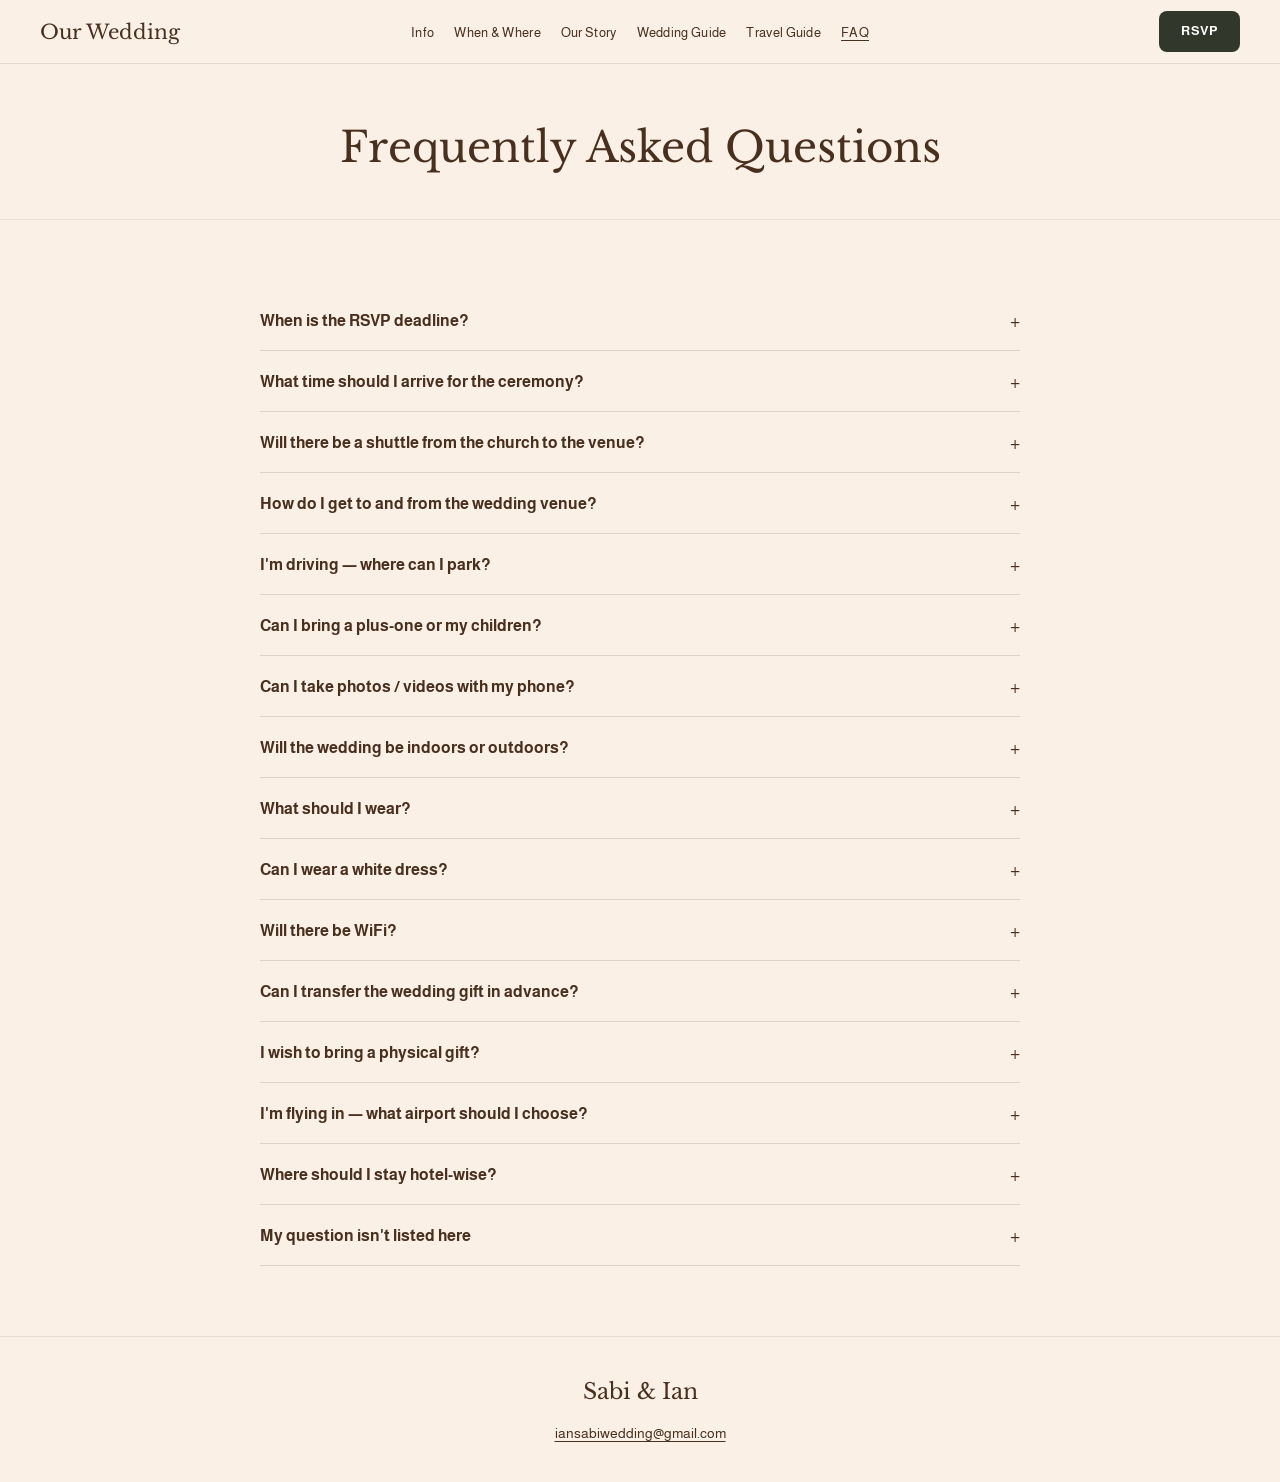
==== faq.html @ 33bb3bea "Add files via upload" ====
<!DOCTYPE html>
<html lang="en">
<head>
  <meta charset="UTF-8" />
  <meta name="viewport" content="width=device-width, initial-scale=1.0" />
  <title>FAQ — Our Wedding</title>
  <link rel="stylesheet" href="style.css" />
</head>
<body>

  <!-- NAVIGATION -->
  <header>
    <nav class="nav-title">
      <a href="index.html">Our Wedding</a>
    </nav>
    <ul class="nav-links" id="navLinks">
      <li><a href="index.html">Info</a></li>
      <li><a href="when-where.html">When &amp; Where</a></li>
      <li><a href="our-story.html">Our Story</a></li>
      <li><a href="guide.html">Wedding Guide</a></li>
      <li><a href="travel-guide.html">Travel Guide</a></li>
      <li><a href="faq.html" class="active">FAQ</a></li>
    </ul>
    <div class="nav-right">
      <button class="mobile-menu-toggle" onclick="toggleNav()" aria-label="Menu">☰</button>
      <a href="rsvp.html" class="btn-rsvp">RSVP</a>
    </div>
  </header>

  <!-- BANNER -->
  <div class="page-banner">
    <h1>Frequently Asked Questions</h1>
  </div>

  <!-- FAQ CONTENT -->
  <section class="section-cream">
    <div class="container">
      <div class="faq-container">

        <div class="faq-item">
          <button class="faq-question" onclick="toggleFaq(this)">
            When is the RSVP deadline?
            <span class="faq-icon">+</span>
          </button>
          <div class="faq-answer">
            <p>Kindly RSVP by <strong>5th August 2026</strong>. You can submit your RSVP via the <a href="rsvp.html">RSVP page</a>.</p>
          </div>
        </div>

        <div class="faq-item">
          <button class="faq-question" onclick="toggleFaq(this)">
            What time should I arrive for the ceremony?
            <span class="faq-icon">+</span>
          </button>
          <div class="faq-answer">
            <p>The wedding ceremony will start at <strong>13:00</strong>, and the reception at <strong>15:00</strong>. Please arrive a few minutes early so you can find a seat before the ceremony begins.</p>
          </div>
        </div>

        <div class="faq-item">
          <button class="faq-question" onclick="toggleFaq(this)">
            Will there be a shuttle from the church to the venue?
            <span class="faq-icon">+</span>
          </button>
          <div class="faq-answer">
            <p>No — it's a short <strong>14-minute walk</strong> between the church and the reception venue, so no shuttle is needed.</p>
          </div>
        </div>

        <div class="faq-item">
          <button class="faq-question" onclick="toggleFaq(this)">
            How do I get to and from the wedding venue?
            <span class="faq-icon">+</span>
          </button>
          <div class="faq-answer">
            <p>We recommend using <strong>Uber</strong> or <strong>Bolt</strong> to get to the venue. In the evening there will be a <strong>shuttle bus</strong> from the reception venue back to the city centre.</p>
          </div>
        </div>

        <div class="faq-item">
          <button class="faq-question" onclick="toggleFaq(this)">
            I'm driving — where can I park?
            <span class="faq-icon">+</span>
          </button>
          <div class="faq-answer">
            <p>There is <strong>street parking</strong> available near both the church and the wedding venue.</p>
          </div>
        </div>

        <div class="faq-item">
          <button class="faq-question" onclick="toggleFaq(this)">
            Can I bring a plus-one or my children?
            <span class="faq-icon">+</span>
          </button>
          <div class="faq-answer">
            <p>As much as we believe in the idea of the more the merrier, unfortunately the venue only allows us a certain number of people. Therefore we ask that you only bring a plus-one if you've been dating for at least <strong>1 year</strong>.</p>
            <p>In regards to children, we have a <strong>strict no kids under the age of 10</strong> policy. RSVP can be done via the <a href="rsvp.html">RSVP page</a>.</p>
          </div>
        </div>

        <div class="faq-item">
          <button class="faq-question" onclick="toggleFaq(this)">
            Can I take photos / videos with my phone?
            <span class="faq-icon">+</span>
          </button>
          <div class="faq-answer">
            <p>Of course you can! We will be sending around a <strong>Google Photos Album</strong> for people to share photos with us after the wedding.</p>
          </div>
        </div>

        <div class="faq-item">
          <button class="faq-question" onclick="toggleFaq(this)">
            Will the wedding be indoors or outdoors?
            <span class="faq-icon">+</span>
          </button>
          <div class="faq-answer">
            <p>Both the ceremony and the reception will be <strong>indoors</strong>. The reception does have a garden space though, where you can take a breath of fresh air or have a smoke.</p>
          </div>
        </div>

        <div class="faq-item">
          <button class="faq-question" onclick="toggleFaq(this)">
            What should I wear?
            <span class="faq-icon">+</span>
          </button>
          <div class="faq-answer">
            <p>Romanians dress to impress, so think "the snazzier the better". That being said, we want our guests to feel comfortable, so go as fancy as you like 🙂</p>
            <p>PS. Make sure you have some comfy shoes with you — there is a lot of dancing involved!</p>
          </div>
        </div>

        <div class="faq-item">
          <button class="faq-question" onclick="toggleFaq(this)">
            Can I wear a white dress?
            <span class="faq-icon">+</span>
          </button>
          <div class="faq-answer">
            <p>While we love everyone's individual style, we kindly ask that guests avoid wearing white so everyone can relax and fully enjoy the celebration.</p>
          </div>
        </div>

        <div class="faq-item">
          <button class="faq-question" onclick="toggleFaq(this)">
            Will there be WiFi?
            <span class="faq-icon">+</span>
          </button>
          <div class="faq-answer">
            <p>Yes, absolutely!</p>
          </div>
        </div>

        <div class="faq-item">
          <button class="faq-question" onclick="toggleFaq(this)">
            Can I transfer the wedding gift in advance?
            <span class="faq-icon">+</span>
          </button>
          <div class="faq-answer">
            <p>Most guests share cash in an envelope on the day, but if you wish to transfer in advance, please use these details:</p>
            <p style="margin-top:12px; font-family:'Libre Baskerville', serif; line-height:2;">
              <strong>Name:</strong> Sabina Barbu<br/>
              <strong>Sort Code:</strong> 20-79-29<br/>
              <strong>Account Number:</strong> 40393851<br/>
              <strong>IBAN:</strong> GB10BUKB20792940393851<br/>
              <strong>SWIFT/BIC:</strong> BUKBGB22<br/>
              <strong>Reference:</strong> Your Name
            </p>
          </div>
        </div>

        <div class="faq-item">
          <button class="faq-question" onclick="toggleFaq(this)">
            I wish to bring a physical gift?
            <span class="faq-icon">+</span>
          </button>
          <div class="faq-answer">
            <p>That's very kind of you! However, we would prefer the Romanian traditional way of a monetary gift. You can find out more about this on our <a href="guide.html">Wedding Guide</a> page.</p>
          </div>
        </div>

        <div class="faq-item">
          <button class="faq-question" onclick="toggleFaq(this)">
            I'm flying in — what airport should I choose?
            <span class="faq-icon">+</span>
          </button>
          <div class="faq-answer">
            <p>There are two main options:</p>
            <p><strong>1. Brașov-Ghimbav International Airport (GHV)</strong> — Our recommended choice. Located approximately 20 minutes from both the city centre and the wedding venue.</p>
            <p><strong>2. Bucharest Henri Coandă International Airport (OTP)</strong> — Located outside of Bucharest, approximately 2.5 hours' drive from Brașov. More information can be found on our <a href="travel-guide.html">Travel Guide</a>.</p>
          </div>
        </div>

        <div class="faq-item">
          <button class="faq-question" onclick="toggleFaq(this)">
            Where should I stay hotel-wise?
            <span class="faq-icon">+</span>
          </button>
          <div class="faq-answer">
            <p>There are a few hotels we recommend. You can find the full list on our <a href="travel-guide.html#hotels">Travel Guide</a> page.</p>
          </div>
        </div>

        <div class="faq-item">
          <button class="faq-question" onclick="toggleFaq(this)">
            My question isn't listed here
            <span class="faq-icon">+</span>
          </button>
          <div class="faq-answer">
            <p>If your question isn't listed or you are unsure about anything, you can either send us an email at <a href="mailto:ianandsabiwedding@gmail.com">ianandsabiwedding@gmail.com</a> or message one of us directly.</p>
          </div>
        </div>

      </div>
    </div>
  </section>

  <!-- FOOTER -->
  <footer>
    <p class="footer-name">Sabi &amp; Ian</p>
    <a href="mailto:iansabiwedding@gmail.com">iansabiwedding@gmail.com</a>
  </footer>

  <script>
    function toggleNav() {
      document.getElementById('navLinks').classList.toggle('open');
    }
    function toggleFaq(btn) {
      const item = btn.closest('.faq-item');
      item.classList.toggle('open');
    }
  </script>
</body>
</html>
---- style.css ----
@import url('https://fonts.googleapis.com/css2?family=Libre+Baskerville:ital,wght@0,400;0,700;1,400&family=Almarai:wght@300;400;700&display=swap');

/* =============================
   CSS Variables
   ============================= */
:root {
  --cream: #faf0e6;
  --cream-alt: #f9efe5;
  --sage: #b4b894;
  --dark-brown: #492f1d;
  --dark-green: #31372a;
  --sage-dark: #262b1f;
  --max-width: 1100px;
}

/* =============================
   Reset & Base
   ============================= */
*, *::before, *::after {
  box-sizing: border-box;
  margin: 0;
  padding: 0;
}

html { scroll-behavior: smooth; }

body {
  font-family: 'Almarai', sans-serif;
  background-color: var(--cream);
  color: var(--dark-brown);
  font-size: 16px;
  line-height: 1.7;
}

a { color: var(--dark-brown); }

img { max-width: 100%; display: block; }

/* =============================
   Navigation
   ============================= */
header {
  position: sticky;
  top: 0;
  z-index: 200;
  background-color: var(--cream);
  border-bottom: 1px solid rgba(73, 47, 29, 0.12);
  padding: 0 40px;
  height: 64px;
  display: grid;
  grid-template-columns: 1fr auto 1fr;
  align-items: center;
}

.nav-links {
  display: flex;
  gap: 20px;
  align-items: center;
  list-style: none;
}

.nav-links a {
  text-decoration: none;
  color: var(--dark-brown);
  font-size: 13px;
  font-weight: 400;
  letter-spacing: 0.3px;
  transition: opacity 0.2s;
  white-space: nowrap;
}

.nav-links a:hover,
.nav-links a.active {
  text-decoration: underline;
  text-underline-offset: 3px;
}

.nav-title a {
  text-decoration: none;
  color: var(--dark-brown);
  font-family: 'Libre Baskerville', serif;
  font-size: 20px;
  font-weight: 400;
  white-space: nowrap;
}

.nav-right {
  display: flex;
  justify-content: flex-end;
  align-items: center;
}

.btn-rsvp {
  background-color: var(--dark-green);
  color: #fff !important;
  padding: 9px 22px;
  border-radius: 8px;
  text-decoration: none !important;
  font-size: 13px;
  letter-spacing: 0.5px;
  font-weight: 700;
  transition: opacity 0.2s;
}

.btn-rsvp:hover { opacity: 0.85; }

/* Mobile nav */
.mobile-menu-toggle {
  display: none;
  background: none;
  border: none;
  cursor: pointer;
  font-size: 22px;
  color: var(--dark-brown);
  padding: 4px;
}

/* =============================
   Page Title Banner
   ============================= */
.page-banner {
  background-color: var(--cream);
  text-align: center;
  padding: 48px 24px 36px;
  border-bottom: 1px solid rgba(73, 47, 29, 0.08);
}

.page-banner h1 {
  font-family: 'Libre Baskerville', serif;
  font-size: 42px;
  font-weight: 400;
  color: var(--dark-brown);
}

/* =============================
   Hero (Homepage)
   ============================= */
.hero {
  background-color: var(--cream);
  text-align: center;
  padding: 100px 24px 80px;
  min-height: 75vh;
  display: flex;
  flex-direction: column;
  align-items: center;
  justify-content: center;
}

.hero-date {
  font-family: 'Almarai', sans-serif;
  font-size: 15px;
  letter-spacing: 3px;
  color: var(--dark-brown);
  margin-bottom: 20px;
  display: flex;
  align-items: center;
  gap: 12px;
}

.hero-date::before,
.hero-date::after {
  content: '—';
  opacity: 0.6;
}

.hero-title {
  font-family: 'Libre Baskerville', serif;
  font-size: clamp(54px, 8vw, 90px);
  color: var(--dark-brown);
  margin-bottom: 18px;
  font-weight: 400;
  line-height: 1.1;
}

.hero-subtitle {
  font-family: 'Libre Baskerville', serif;
  font-size: clamp(18px, 2.5vw, 24px);
  color: var(--dark-brown);
}

/* =============================
   Full-width image
   ============================= */
.img-fullwidth {
  width: 100%;
  max-height: 420px;
  object-fit: cover;
  display: block;
}

/* =============================
   Section colours
   ============================= */
.section-cream {
  background-color: var(--cream);
  padding: 70px 24px;
}

.section-sage {
  background-color: var(--sage);
  padding: 70px 24px;
  color: var(--sage-dark);
}

.section-sage h2,
.section-sage h3,
.section-sage .section-label { color: var(--sage-dark); }

.section-sage a { color: var(--sage-dark); }

/* =============================
   Container
   ============================= */
.container {
  max-width: var(--max-width);
  margin: 0 auto;
}

/* =============================
   Two-column layout
   ============================= */
.two-col {
  display: grid;
  grid-template-columns: 1fr 1fr;
  gap: 64px;
  align-items: center;
}

.two-col.reverse { direction: rtl; }
.two-col.reverse > * { direction: ltr; }

/* =============================
   Circular image
   ============================= */
.img-circle {
  width: 100%;
  max-width: 420px;
  aspect-ratio: 1;
  border-radius: 50%;
  object-fit: cover;
  margin: 0 auto;
}

/* =============================
   Typography helpers
   ============================= */
h2 {
  font-family: 'Libre Baskerville', serif;
  font-size: clamp(28px, 3.5vw, 40px);
  font-weight: 400;
  line-height: 1.2;
  margin-bottom: 20px;
}

h3 {
  font-family: 'Libre Baskerville', serif;
  font-size: clamp(20px, 2.5vw, 26px);
  font-weight: 400;
  font-style: italic;
  line-height: 1.3;
  margin-bottom: 12px;
}

h4 {
  font-family: 'Libre Baskerville', serif;
  font-size: 18px;
  font-weight: 700;
  margin-bottom: 8px;
}

p { margin-bottom: 14px; }
p:last-child { margin-bottom: 0; }

.text-italic {
  font-family: 'Libre Baskerville', serif;
  font-style: italic;
}

.text-center { text-align: center; }

.section-label {
  font-family: 'Libre Baskerville', serif;
  font-size: clamp(30px, 4vw, 46px);
  font-weight: 400;
  color: var(--dark-brown);
  text-align: center;
  margin-bottom: 48px;
}

/* =============================
   When & Where grid (homepage)
   ============================= */
.www-grid {
  display: grid;
  grid-template-columns: 1fr 1fr 1fr;
  gap: 40px;
  text-align: center;
  max-width: 900px;
  margin: 0 auto;
}

.www-grid .col-when { grid-column: 1; }
.www-grid .col-church { grid-column: 2; }
.www-grid .col-reception { grid-column: 3; }

.www-grid h3 { margin-bottom: 10px; }

.maps-link {
  display: inline-block;
  margin-top: 10px;
  font-size: 13px;
  text-decoration: underline;
  text-underline-offset: 3px;
}

/* =============================
   CTA section
   ============================= */
.cta-section {
  text-align: center;
}

.cta-section h2 {
  font-size: clamp(24px, 3vw, 36px);
  margin-bottom: 24px;
}

.btn-large {
  display: inline-block;
  background-color: var(--dark-green);
  color: #fff;
  padding: 15px 64px;
  border-radius: 8px;
  text-decoration: none;
  font-size: 14px;
  letter-spacing: 2px;
  font-weight: 700;
  transition: opacity 0.2s;
}

.btn-large:hover { opacity: 0.85; color: #fff; }

/* =============================
   Info block (homepage sections)
   ============================= */
.info-block {
  max-width: 700px;
  margin: 0 auto;
  text-align: center;
}

.info-block h2 { margin-bottom: 16px; }

/* =============================
   When & Where page
   ============================= */
.when-where-content {
  max-width: 680px;
}

.when-where-content h2 {
  font-size: clamp(32px, 4vw, 48px);
  margin-bottom: 8px;
}

.when-where-content h3 {
  font-size: 22px;
  margin-top: 28px;
  margin-bottom: 8px;
}

.venue-card {
  padding: 32px;
  background: rgba(255,255,255,0.35);
  border-radius: 12px;
  margin-bottom: 24px;
}

.venue-card h3 { margin-top: 0; margin-bottom: 10px; }

/* =============================
   Our Story page - About Us
   ============================= */
.bio-col h3 {
  font-size: 20px;
  font-style: normal;
  font-weight: 700;
  margin-bottom: 12px;
  font-family: 'Libre Baskerville', serif;
}

/* Timeline */
.timeline {
  position: relative;
  max-width: var(--max-width);
  margin: 0 auto;
}

.timeline::before {
  content: '';
  position: absolute;
  left: 50%;
  transform: translateX(-50%);
  top: 0;
  bottom: 0;
  width: 2px;
  background-color: rgba(73, 47, 29, 0.2);
}

.timeline-item {
  display: grid;
  grid-template-columns: 1fr 80px 1fr;
  gap: 0;
  margin-bottom: 60px;
  align-items: center;
}

.timeline-item:nth-child(odd) .timeline-text { grid-column: 3; }
.timeline-item:nth-child(odd) .timeline-img { grid-column: 1; grid-row: 1; }
.timeline-item:nth-child(even) .timeline-text { grid-column: 1; text-align: right; }
.timeline-item:nth-child(even) .timeline-img { grid-column: 3; grid-row: 1; }

.timeline-dot {
  grid-column: 2;
  grid-row: 1;
  display: flex;
  flex-direction: column;
  align-items: center;
  justify-content: center;
  gap: 8px;
  z-index: 1;
}

.timeline-dot-circle {
  width: 14px;
  height: 14px;
  background-color: var(--dark-brown);
  border-radius: 50%;
  flex-shrink: 0;
}

.timeline-date {
  font-size: 12px;
  font-weight: 700;
  letter-spacing: 0.5px;
  writing-mode: horizontal-tb;
  white-space: nowrap;
  color: var(--dark-brown);
  opacity: 0.7;
}

.timeline-img img {
  width: 100%;
  max-width: 380px;
  height: 280px;
  object-fit: cover;
  border-radius: 12px;
}

.timeline-item:nth-child(odd) .timeline-img img { margin-left: 0; }
.timeline-item:nth-child(even) .timeline-img img { margin-left: auto; }

.timeline-text {
  padding: 0 24px;
}

.timeline-text p {
  font-size: 15px;
}

/* =============================
   Guide / Travel page sections
   ============================= */
.guide-section {
  max-width: 800px;
  margin: 0 auto 48px;
  padding-bottom: 48px;
  border-bottom: 1px solid rgba(73, 47, 29, 0.12);
}

.guide-section:last-child {
  border-bottom: none;
  margin-bottom: 0;
}

.guide-section h3 {
  font-size: 26px;
  font-style: italic;
  margin-bottom: 14px;
}

/* =============================
   FAQ accordion
   ============================= */
.faq-container {
  max-width: 760px;
  margin: 0 auto;
}

.faq-item {
  border-bottom: 1px solid rgba(73, 47, 29, 0.15);
}

.faq-question {
  width: 100%;
  background: none;
  border: none;
  text-align: left;
  padding: 20px 0;
  font-family: 'Almarai', sans-serif;
  font-size: 16px;
  font-weight: 700;
  color: var(--dark-brown);
  cursor: pointer;
  display: flex;
  justify-content: space-between;
  align-items: center;
  gap: 16px;
}

.faq-question:hover { opacity: 0.75; }

.faq-icon {
  font-size: 20px;
  font-weight: 300;
  flex-shrink: 0;
  transition: transform 0.25s;
  line-height: 1;
}

.faq-item.open .faq-icon { transform: rotate(45deg); }

.faq-answer {
  max-height: 0;
  overflow: hidden;
  transition: max-height 0.3s ease, padding 0.3s ease;
  padding-bottom: 0;
}

.faq-item.open .faq-answer {
  max-height: 600px;
  padding-bottom: 20px;
}

.faq-answer p { font-size: 15px; line-height: 1.7; }

/* =============================
   RSVP page
   ============================= */
.rsvp-center {
  text-align: center;
  max-width: 600px;
  margin: 0 auto;
  padding: 80px 24px;
}

.rsvp-center h2 { margin-bottom: 20px; }
.rsvp-center p { margin-bottom: 32px; font-size: 17px; }

/* =============================
   Footer
   ============================= */
footer {
  background-color: var(--cream);
  border-top: 1px solid rgba(73, 47, 29, 0.1);
  text-align: center;
  padding: 36px 24px;
}

footer .footer-name {
  font-family: 'Libre Baskerville', serif;
  font-size: 22px;
  font-weight: 400;
  margin-bottom: 8px;
}

footer a {
  font-size: 14px;
  text-decoration: underline;
  text-underline-offset: 3px;
}

/* =============================
   Divider
   ============================= */
.divider {
  width: 60px;
  height: 1px;
  background-color: var(--dark-brown);
  margin: 24px auto;
  opacity: 0.3;
}

/* =============================
   Responsive
   ============================= */
@media (max-width: 900px) {
  header {
    grid-template-columns: auto auto;
    padding: 0 20px;
    gap: 12px;
  }

  .nav-links { display: none; }
  .nav-links.open {
    display: flex;
    flex-direction: column;
    position: fixed;
    top: 64px;
    left: 0;
    right: 0;
    background: var(--cream);
    padding: 20px 24px 28px;
    gap: 14px;
    border-bottom: 1px solid rgba(73,47,29,0.12);
    z-index: 199;
    box-shadow: 0 8px 24px rgba(0,0,0,0.08);
  }

  .nav-title { grid-column: 1; }
  .nav-right { grid-column: 2; }
  .mobile-menu-toggle { display: block; }

  .nav-right { gap: 12px; }

  .two-col {
    grid-template-columns: 1fr;
    gap: 36px;
  }

  .two-col.reverse { direction: ltr; }

  .www-grid {
    grid-template-columns: 1fr;
    gap: 32px;
  }

  .www-grid .col-when,
  .www-grid .col-church,
  .www-grid .col-reception { grid-column: 1; }

  .timeline::before { left: 24px; }

  .timeline-item {
    grid-template-columns: 48px 1fr;
    gap: 0;
  }

  .timeline-item:nth-child(odd) .timeline-text,
  .timeline-item:nth-child(even) .timeline-text {
    grid-column: 2;
    grid-row: 1;
    text-align: left;
    padding: 0 0 0 16px;
  }

  .timeline-item:nth-child(odd) .timeline-img,
  .timeline-item:nth-child(even) .timeline-img {
    grid-column: 2;
    grid-row: 2;
    padding-left: 16px;
    margin-top: 16px;
  }

  .timeline-item:nth-child(even) .timeline-img img {
    margin-left: 0;
  }

  .timeline-dot {
    grid-column: 1;
    grid-row: 1;
    justify-content: flex-start;
    padding-top: 4px;
  }

  .timeline-date { display: none; }

  .section-cream,
  .section-sage { padding: 48px 24px; }

  .hero { padding: 80px 24px 60px; min-height: 60vh; }
}

@media (max-width: 480px) {
  .hero-title { font-size: 44px; }
  .page-banner h1 { font-size: 32px; }
  h2 { font-size: 26px; }
}
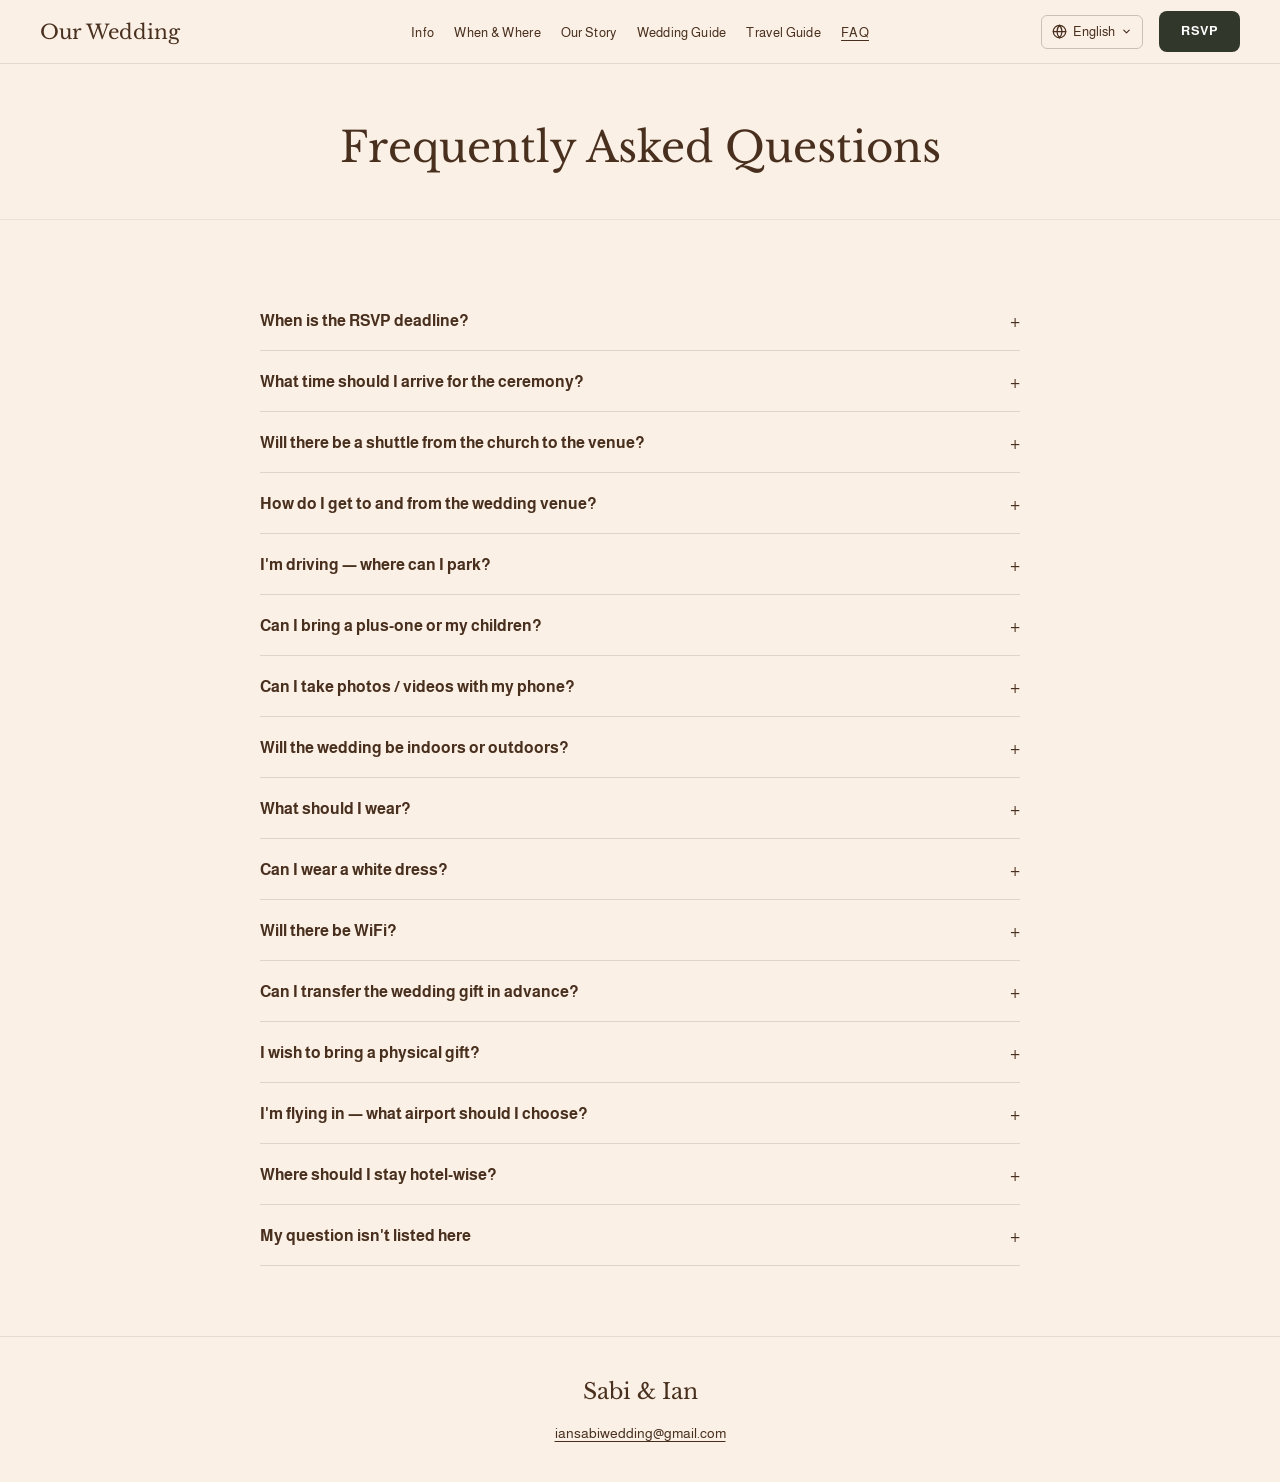
==== commit 4d7335ad: "Add files via upload" ====
--- a/faq.html
+++ b/faq.html
@@ -11,17 +11,28 @@
   <!-- NAVIGATION -->
   <header>
     <nav class="nav-title">
-      <a href="index.html">Our Wedding</a>
+      <a href="index.html" data-i18n="nav.title">Our Wedding</a>
     </nav>
     <ul class="nav-links" id="navLinks">
-      <li><a href="index.html">Info</a></li>
-      <li><a href="when-where.html">When &amp; Where</a></li>
-      <li><a href="our-story.html">Our Story</a></li>
-      <li><a href="guide.html">Wedding Guide</a></li>
-      <li><a href="travel-guide.html">Travel Guide</a></li>
-      <li><a href="faq.html" class="active">FAQ</a></li>
+      <li><a href="index.html" data-i18n="nav.info">Info</a></li>
+      <li><a href="when-where.html" data-i18n="nav.when_where">When &amp; Where</a></li>
+      <li><a href="our-story.html" data-i18n="nav.story">Our Story</a></li>
+      <li><a href="guide.html" data-i18n="nav.guide">Wedding Guide</a></li>
+      <li><a href="travel-guide.html" data-i18n="nav.travel">Travel Guide</a></li>
+      <li><a href="faq.html" class="active" data-i18n="nav.faq">FAQ</a></li>
     </ul>
     <div class="nav-right">
+      <div class="lang-switcher" id="langSwitcher">
+        <button class="lang-trigger" onclick="toggleLangDropdown(event)" aria-label="Change language">
+          <svg width="15" height="15" viewBox="0 0 24 24" fill="none" stroke="currentColor" stroke-width="2" stroke-linecap="round" stroke-linejoin="round"><circle cx="12" cy="12" r="10"/><line x1="2" y1="12" x2="22" y2="12"/><path d="M12 2a15.3 15.3 0 0 1 4 10 15.3 15.3 0 0 1-4 10 15.3 15.3 0 0 1-4-10 15.3 15.3 0 0 1 4-10z"/></svg>
+          <span id="currentLangLabel">English</span>
+          <svg class="lang-chevron" width="11" height="11" viewBox="0 0 24 24" fill="none" stroke="currentColor" stroke-width="2.5" stroke-linecap="round" stroke-linejoin="round"><polyline points="6 9 12 15 18 9"/></svg>
+        </button>
+        <div class="lang-dropdown">
+          <button id="lang-btn-en" onclick="setLang('en')">English</button>
+          <button id="lang-btn-ro" onclick="setLang('ro')">Română</button>
+        </div>
+      </div>
       <button class="mobile-menu-toggle" onclick="toggleNav()" aria-label="Menu">☰</button>
       <a href="rsvp.html" class="btn-rsvp">RSVP</a>
     </div>
@@ -29,7 +40,7 @@
 
   <!-- BANNER -->
   <div class="page-banner">
-    <h1>Frequently Asked Questions</h1>
+    <h1 data-i18n="faq.banner">Frequently Asked Questions</h1>
   </div>
 
   <!-- FAQ CONTENT -->
@@ -39,173 +50,193 @@
 
         <div class="faq-item">
           <button class="faq-question" onclick="toggleFaq(this)">
-            When is the RSVP deadline?
-            <span class="faq-icon">+</span>
-          </button>
-          <div class="faq-answer">
-            <p>Kindly RSVP by <strong>5th August 2026</strong>. You can submit your RSVP via the <a href="rsvp.html">RSVP page</a>.</p>
-          </div>
-        </div>
-
-        <div class="faq-item">
-          <button class="faq-question" onclick="toggleFaq(this)">
-            What time should I arrive for the ceremony?
-            <span class="faq-icon">+</span>
-          </button>
-          <div class="faq-answer">
-            <p>The wedding ceremony will start at <strong>13:00</strong>, and the reception at <strong>15:00</strong>. Please arrive a few minutes early so you can find a seat before the ceremony begins.</p>
-          </div>
-        </div>
-
-        <div class="faq-item">
-          <button class="faq-question" onclick="toggleFaq(this)">
-            Will there be a shuttle from the church to the venue?
-            <span class="faq-icon">+</span>
-          </button>
-          <div class="faq-answer">
-            <p>No — it's a short <strong>14-minute walk</strong> between the church and the reception venue, so no shuttle is needed.</p>
-          </div>
-        </div>
-
-        <div class="faq-item">
-          <button class="faq-question" onclick="toggleFaq(this)">
-            How do I get to and from the wedding venue?
-            <span class="faq-icon">+</span>
-          </button>
-          <div class="faq-answer">
-            <p>We recommend using <strong>Uber</strong> or <strong>Bolt</strong> to get to the venue. In the evening there will be a <strong>shuttle bus</strong> from the reception venue back to the city centre.</p>
-          </div>
-        </div>
-
-        <div class="faq-item">
-          <button class="faq-question" onclick="toggleFaq(this)">
-            I'm driving — where can I park?
-            <span class="faq-icon">+</span>
-          </button>
-          <div class="faq-answer">
-            <p>There is <strong>street parking</strong> available near both the church and the wedding venue.</p>
-          </div>
-        </div>
-
-        <div class="faq-item">
-          <button class="faq-question" onclick="toggleFaq(this)">
-            Can I bring a plus-one or my children?
-            <span class="faq-icon">+</span>
-          </button>
-          <div class="faq-answer">
-            <p>As much as we believe in the idea of the more the merrier, unfortunately the venue only allows us a certain number of people. Therefore we ask that you only bring a plus-one if you've been dating for at least <strong>1 year</strong>.</p>
-            <p>In regards to children, we have a <strong>strict no kids under the age of 10</strong> policy. RSVP can be done via the <a href="rsvp.html">RSVP page</a>.</p>
-          </div>
-        </div>
-
-        <div class="faq-item">
-          <button class="faq-question" onclick="toggleFaq(this)">
-            Can I take photos / videos with my phone?
-            <span class="faq-icon">+</span>
-          </button>
-          <div class="faq-answer">
-            <p>Of course you can! We will be sending around a <strong>Google Photos Album</strong> for people to share photos with us after the wedding.</p>
-          </div>
-        </div>
-
-        <div class="faq-item">
-          <button class="faq-question" onclick="toggleFaq(this)">
-            Will the wedding be indoors or outdoors?
-            <span class="faq-icon">+</span>
-          </button>
-          <div class="faq-answer">
-            <p>Both the ceremony and the reception will be <strong>indoors</strong>. The reception does have a garden space though, where you can take a breath of fresh air or have a smoke.</p>
-          </div>
-        </div>
-
-        <div class="faq-item">
-          <button class="faq-question" onclick="toggleFaq(this)">
-            What should I wear?
-            <span class="faq-icon">+</span>
-          </button>
-          <div class="faq-answer">
-            <p>Romanians dress to impress, so think "the snazzier the better". That being said, we want our guests to feel comfortable, so go as fancy as you like 🙂</p>
-            <p>PS. Make sure you have some comfy shoes with you — there is a lot of dancing involved!</p>
-          </div>
-        </div>
-
-        <div class="faq-item">
-          <button class="faq-question" onclick="toggleFaq(this)">
-            Can I wear a white dress?
-            <span class="faq-icon">+</span>
-          </button>
-          <div class="faq-answer">
-            <p>While we love everyone's individual style, we kindly ask that guests avoid wearing white so everyone can relax and fully enjoy the celebration.</p>
-          </div>
-        </div>
-
-        <div class="faq-item">
-          <button class="faq-question" onclick="toggleFaq(this)">
-            Will there be WiFi?
-            <span class="faq-icon">+</span>
-          </button>
-          <div class="faq-answer">
-            <p>Yes, absolutely!</p>
-          </div>
-        </div>
-
-        <div class="faq-item">
-          <button class="faq-question" onclick="toggleFaq(this)">
-            Can I transfer the wedding gift in advance?
-            <span class="faq-icon">+</span>
-          </button>
-          <div class="faq-answer">
-            <p>Most guests share cash in an envelope on the day, but if you wish to transfer in advance, please use these details:</p>
+            <span data-i18n="faq.q1">When is the RSVP deadline?</span>
+            <span class="faq-icon">+</span>
+          </button>
+          <div class="faq-answer">
+            <p data-lang="en">Kindly RSVP by <strong>5th August 2026</strong>. You can submit your RSVP via the <a href="rsvp.html">RSVP page</a>.</p>
+            <p data-lang="ro" style="display:none;">Vă rugăm să confirmați participarea până pe <strong>5 August 2026</strong>. Puteți face RSVP pe <a href="rsvp.html">pagina RSVP</a>.</p>
+          </div>
+        </div>
+
+        <div class="faq-item">
+          <button class="faq-question" onclick="toggleFaq(this)">
+            <span data-i18n="faq.q2">What time should I arrive for the ceremony?</span>
+            <span class="faq-icon">+</span>
+          </button>
+          <div class="faq-answer">
+            <p data-lang="en">The wedding ceremony will start at <strong>13:00</strong>, and the reception at <strong>15:00</strong>. Please arrive a few minutes early so you can find a seat before the ceremony begins.</p>
+            <p data-lang="ro" style="display:none;">Ceremonia de nuntă va începe la <strong>13:00</strong>, iar recepția la <strong>15:00</strong>. Vă rugăm să ajungeți cu câteva minute înainte pentru a vă găsi un loc înainte de începerea ceremoniei.</p>
+          </div>
+        </div>
+
+        <div class="faq-item">
+          <button class="faq-question" onclick="toggleFaq(this)">
+            <span data-i18n="faq.q3">Will there be a shuttle from the church to the venue?</span>
+            <span class="faq-icon">+</span>
+          </button>
+          <div class="faq-answer">
+            <p data-lang="en">No — it's a short <strong>14-minute walk</strong> between the church and the reception venue, so no shuttle is needed.</p>
+            <p data-lang="ro" style="display:none;">Nu — distanța dintre biserică și locația recepției este de doar <strong>14 minute pe jos</strong>, deci nu este nevoie de shuttle.</p>
+          </div>
+        </div>
+
+        <div class="faq-item">
+          <button class="faq-question" onclick="toggleFaq(this)">
+            <span data-i18n="faq.q4">How do I get to and from the wedding venue?</span>
+            <span class="faq-icon">+</span>
+          </button>
+          <div class="faq-answer">
+            <p data-lang="en">We recommend using <strong>Uber</strong> or <strong>Bolt</strong> to get to the venue. In the evening there will be a <strong>shuttle bus</strong> from the reception venue back to the city centre.</p>
+            <p data-lang="ro" style="display:none;">Recomandăm <strong>Uber</strong> sau <strong>Bolt</strong> pentru deplasarea la locație. Seara va exista un <strong>autobuz shuttle</strong> de la locația recepției înapoi în centrul orașului.</p>
+          </div>
+        </div>
+
+        <div class="faq-item">
+          <button class="faq-question" onclick="toggleFaq(this)">
+            <span data-i18n="faq.q5">I'm driving — where can I park?</span>
+            <span class="faq-icon">+</span>
+          </button>
+          <div class="faq-answer">
+            <p data-lang="en">There is <strong>street parking</strong> available near both the church and the wedding venue.</p>
+            <p data-lang="ro" style="display:none;">Există <strong>parcare pe stradă</strong> disponibilă în apropierea atât a bisericii, cât și a locației nunții.</p>
+          </div>
+        </div>
+
+        <div class="faq-item">
+          <button class="faq-question" onclick="toggleFaq(this)">
+            <span data-i18n="faq.q6">Can I bring a plus-one or my children?</span>
+            <span class="faq-icon">+</span>
+          </button>
+          <div class="faq-answer">
+            <p data-lang="en">As much as we believe in the idea of the more the merrier, unfortunately the venue only allows us a certain number of people. Therefore we ask that you only bring a plus-one if you've been dating for at least <strong>1 year</strong>.</p>
+            <p data-lang="ro" style="display:none;">Deși ne-ar plăcea să fim cu toții împreună, din păcate locația permite un număr limitat de persoane. Prin urmare, vă rugăm să aduceți un plus-one doar dacă sunteți împreună de cel puțin <strong>1 an</strong>.</p>
+            <p data-lang="en">In regards to children, we have a <strong>strict no kids under the age of 10</strong> policy. RSVP can be done via the <a href="rsvp.html">RSVP page</a>.</p>
+            <p data-lang="ro" style="display:none;">În ceea ce privește copiii, avem o politică strictă de <strong>neacceptare a copiilor sub 10 ani</strong>. RSVP-ul se poate face pe <a href="rsvp.html">pagina RSVP</a>.</p>
+          </div>
+        </div>
+
+        <div class="faq-item">
+          <button class="faq-question" onclick="toggleFaq(this)">
+            <span data-i18n="faq.q7">Can I take photos / videos with my phone?</span>
+            <span class="faq-icon">+</span>
+          </button>
+          <div class="faq-answer">
+            <p data-lang="en">Of course you can! We will be sending around a <strong>Google Photos Album</strong> for people to share photos with us after the wedding.</p>
+            <p data-lang="ro" style="display:none;">Bineînțeles că da! Vom trimite un <strong>Album Google Photos</strong> în care toți invitații să poată împărtăși fotografiile lor cu noi după nuntă.</p>
+          </div>
+        </div>
+
+        <div class="faq-item">
+          <button class="faq-question" onclick="toggleFaq(this)">
+            <span data-i18n="faq.q8">Will the wedding be indoors or outdoors?</span>
+            <span class="faq-icon">+</span>
+          </button>
+          <div class="faq-answer">
+            <p data-lang="en">Both the ceremony and the reception will be <strong>indoors</strong>. The reception does have a garden space though, where you can take a breath of fresh air or have a smoke.</p>
+            <p data-lang="ro" style="display:none;">Atât ceremonia cât și recepția vor fi <strong>în interior</strong>. Recepția are totuși un spațiu exterior/grădină unde puteți lua aer curat sau fuma.</p>
+          </div>
+        </div>
+
+        <div class="faq-item">
+          <button class="faq-question" onclick="toggleFaq(this)">
+            <span data-i18n="faq.q9">What should I wear?</span>
+            <span class="faq-icon">+</span>
+          </button>
+          <div class="faq-answer">
+            <p data-lang="en">Romanians dress to impress, so think "the snazzier the better". That being said, we want our guests to feel comfortable, so go as fancy as you like 🙂</p>
+            <p data-lang="ro" style="display:none;">Românii se îmbracă elegant, deci cu cât mai șic, cu atât mai bine. Dar vrem ca invitații să se simtă confortabil, deci îmbracă-te cât de elegant dorești 🙂</p>
+            <p data-lang="en">PS. Make sure you have some comfy shoes with you — there is a lot of dancing involved!</p>
+            <p data-lang="ro" style="display:none;">PS. Asigurați-vă că aveți pantofi comozi — se dansează mult!</p>
+          </div>
+        </div>
+
+        <div class="faq-item">
+          <button class="faq-question" onclick="toggleFaq(this)">
+            <span data-i18n="faq.q10">Can I wear a white dress?</span>
+            <span class="faq-icon">+</span>
+          </button>
+          <div class="faq-answer">
+            <p data-lang="en">While we love everyone's individual style, we kindly ask that guests avoid wearing white so everyone can relax and fully enjoy the celebration.</p>
+            <p data-lang="ro" style="display:none;">Deși apreciem stilul individual al fiecăruia, vă rugăm frumos să evitați rochiile albe, pentru ca toată lumea să se poată relaxa și bucura pe deplin de petrecere.</p>
+          </div>
+        </div>
+
+        <div class="faq-item">
+          <button class="faq-question" onclick="toggleFaq(this)">
+            <span data-i18n="faq.q11">Will there be WiFi?</span>
+            <span class="faq-icon">+</span>
+          </button>
+          <div class="faq-answer">
+            <p data-lang="en">Yes, absolutely!</p>
+            <p data-lang="ro" style="display:none;">Da, cu siguranță!</p>
+          </div>
+        </div>
+
+        <div class="faq-item">
+          <button class="faq-question" onclick="toggleFaq(this)">
+            <span data-i18n="faq.q12">Can I transfer the wedding gift in advance?</span>
+            <span class="faq-icon">+</span>
+          </button>
+          <div class="faq-answer">
+            <p data-lang="en">Most guests share cash in an envelope on the day, but if you wish to transfer in advance, please use these details:</p>
+            <p data-lang="ro" style="display:none;">Majoritatea invitaților oferă cadoul în plic în ziua nunții, dar dacă doriți să transferați în avans, folosiți aceste detalii:</p>
             <p style="margin-top:12px; font-family:'Libre Baskerville', serif; line-height:2;">
               <strong>Name:</strong> Sabina Barbu<br/>
               <strong>Sort Code:</strong> 20-79-29<br/>
               <strong>Account Number:</strong> 40393851<br/>
               <strong>IBAN:</strong> GB10BUKB20792940393851<br/>
               <strong>SWIFT/BIC:</strong> BUKBGB22<br/>
-              <strong>Reference:</strong> Your Name
+              <strong data-lang="en">Reference:</strong><strong data-lang="ro" style="display:none;">Referință:</strong> Your Name
             </p>
           </div>
         </div>
 
         <div class="faq-item">
           <button class="faq-question" onclick="toggleFaq(this)">
-            I wish to bring a physical gift?
-            <span class="faq-icon">+</span>
-          </button>
-          <div class="faq-answer">
-            <p>That's very kind of you! However, we would prefer the Romanian traditional way of a monetary gift. You can find out more about this on our <a href="guide.html">Wedding Guide</a> page.</p>
-          </div>
-        </div>
-
-        <div class="faq-item">
-          <button class="faq-question" onclick="toggleFaq(this)">
-            I'm flying in — what airport should I choose?
-            <span class="faq-icon">+</span>
-          </button>
-          <div class="faq-answer">
-            <p>There are two main options:</p>
-            <p><strong>1. Brașov-Ghimbav International Airport (GHV)</strong> — Our recommended choice. Located approximately 20 minutes from both the city centre and the wedding venue.</p>
-            <p><strong>2. Bucharest Henri Coandă International Airport (OTP)</strong> — Located outside of Bucharest, approximately 2.5 hours' drive from Brașov. More information can be found on our <a href="travel-guide.html">Travel Guide</a>.</p>
-          </div>
-        </div>
-
-        <div class="faq-item">
-          <button class="faq-question" onclick="toggleFaq(this)">
-            Where should I stay hotel-wise?
-            <span class="faq-icon">+</span>
-          </button>
-          <div class="faq-answer">
-            <p>There are a few hotels we recommend. You can find the full list on our <a href="travel-guide.html#hotels">Travel Guide</a> page.</p>
-          </div>
-        </div>
-
-        <div class="faq-item">
-          <button class="faq-question" onclick="toggleFaq(this)">
-            My question isn't listed here
-            <span class="faq-icon">+</span>
-          </button>
-          <div class="faq-answer">
-            <p>If your question isn't listed or you are unsure about anything, you can either send us an email at <a href="mailto:ianandsabiwedding@gmail.com">ianandsabiwedding@gmail.com</a> or message one of us directly.</p>
+            <span data-i18n="faq.q13">I wish to bring a physical gift?</span>
+            <span class="faq-icon">+</span>
+          </button>
+          <div class="faq-answer">
+            <p data-lang="en">That's very kind of you! However, we would prefer the Romanian traditional way of a monetary gift. You can find out more about this on our <a href="guide.html">Wedding Guide</a> page.</p>
+            <p data-lang="ro" style="display:none;">Foarte drăguț din partea ta! Totuși, preferăm tradiția românească a cadoului în bani. Poți afla mai multe despre aceasta pe pagina noastră <a href="guide.html">Ghidul Nunții</a>.</p>
+          </div>
+        </div>
+
+        <div class="faq-item">
+          <button class="faq-question" onclick="toggleFaq(this)">
+            <span data-i18n="faq.q14">I'm flying in — what airport should I choose?</span>
+            <span class="faq-icon">+</span>
+          </button>
+          <div class="faq-answer">
+            <p data-lang="en">There are two main options:</p>
+            <p data-lang="ro" style="display:none;">Există două opțiuni principale:</p>
+            <p data-lang="en"><strong>1. Brașov-Ghimbav International Airport (GHV)</strong> — Our recommended choice. Located approximately 20 minutes from both the city centre and the wedding venue.</p>
+            <p data-lang="ro" style="display:none;"><strong>1. Aeroportul Internațional Brașov-Ghimbav (GHV)</strong> — Alegerea noastră recomandată. Situat la aproximativ 20 de minute atât de centrul orașului, cât și de locația nunții.</p>
+            <p data-lang="en"><strong>2. Bucharest Henri Coandă International Airport (OTP)</strong> — Located outside of Bucharest, approximately 2.5 hours' drive from Brașov. More information can be found on our <a href="travel-guide.html">Travel Guide</a>.</p>
+            <p data-lang="ro" style="display:none;"><strong>2. Aeroportul Internațional Henri Coandă București (OTP)</strong> — Situat în afara Bucureștiului, la aproximativ 2,5 ore de Brașov. Mai multe informații găsiți pe <a href="travel-guide.html">Ghidul de Călătorie</a>.</p>
+          </div>
+        </div>
+
+        <div class="faq-item">
+          <button class="faq-question" onclick="toggleFaq(this)">
+            <span data-i18n="faq.q15">Where should I stay hotel-wise?</span>
+            <span class="faq-icon">+</span>
+          </button>
+          <div class="faq-answer">
+            <p data-lang="en">There are a few hotels we recommend. You can find the full list on our <a href="travel-guide.html#hotels">Travel Guide</a> page.</p>
+            <p data-lang="ro" style="display:none;">Avem câteva hoteluri recomandate. Găsiți lista completă pe pagina noastră <a href="travel-guide.html#hotels">Ghid de Călătorie</a>.</p>
+          </div>
+        </div>
+
+        <div class="faq-item">
+          <button class="faq-question" onclick="toggleFaq(this)">
+            <span data-i18n="faq.q16">My question isn't listed here</span>
+            <span class="faq-icon">+</span>
+          </button>
+          <div class="faq-answer">
+            <p data-lang="en">If your question isn't listed or you are unsure about anything, you can either send us an email at <a href="mailto:ianandsabiwedding@gmail.com">ianandsabiwedding@gmail.com</a> or message one of us directly.</p>
+            <p data-lang="ro" style="display:none;">Dacă întrebarea ta nu este listată sau ești nesigur despre ceva, ne poți trimite un email la <a href="mailto:ianandsabiwedding@gmail.com">ianandsabiwedding@gmail.com</a> sau ne poți scrie direct.</p>
           </div>
         </div>
 
@@ -228,5 +259,6 @@
       item.classList.toggle('open');
     }
   </script>
+  <script src="lang.js"></script>
 </body>
 </html>
--- a/style.css
+++ b/style.css
@@ -88,6 +88,7 @@
   display: flex;
   justify-content: flex-end;
   align-items: center;
+  gap: 8px;
 }
 
 .btn-rsvp {
@@ -116,6 +117,83 @@
 }
 
 /* =============================
+   Language Switcher
+   ============================= */
+.lang-switcher {
+  position: relative;
+  margin-right: 8px;
+}
+
+.lang-trigger {
+  background: none;
+  border: 1px solid rgba(73, 47, 29, 0.25);
+  border-radius: 6px;
+  padding: 6px 10px;
+  cursor: pointer;
+  font-family: 'Almarai', sans-serif;
+  font-size: 13px;
+  color: var(--dark-brown);
+  display: flex;
+  align-items: center;
+  gap: 6px;
+  transition: border-color 0.2s, background-color 0.2s;
+  white-space: nowrap;
+  height: 34px;
+}
+
+.lang-trigger:hover {
+  border-color: var(--dark-brown);
+  background-color: rgba(73, 47, 29, 0.05);
+}
+
+.lang-chevron {
+  transition: transform 0.2s;
+}
+
+.lang-switcher.open .lang-chevron {
+  transform: rotate(180deg);
+}
+
+.lang-dropdown {
+  display: none;
+  position: absolute;
+  top: calc(100% + 6px);
+  right: 0;
+  background: var(--cream);
+  border: 1px solid rgba(73, 47, 29, 0.15);
+  border-radius: 8px;
+  box-shadow: 0 4px 16px rgba(0, 0, 0, 0.10);
+  overflow: hidden;
+  min-width: 120px;
+  z-index: 300;
+}
+
+.lang-switcher.open .lang-dropdown {
+  display: block;
+}
+
+.lang-dropdown button {
+  width: 100%;
+  background: none;
+  border: none;
+  padding: 11px 16px;
+  text-align: left;
+  font-family: 'Almarai', sans-serif;
+  font-size: 14px;
+  color: var(--dark-brown);
+  cursor: pointer;
+  transition: background-color 0.15s;
+}
+
+.lang-dropdown button:hover {
+  background-color: rgba(73, 47, 29, 0.06);
+}
+
+.lang-dropdown button.lang-active {
+  font-weight: 700;
+}
+
+/* =============================
    Page Title Banner
    ============================= */
 .page-banner {
@@ -138,8 +216,8 @@
 .hero {
   background-color: var(--cream);
   text-align: center;
-  padding: 100px 24px 80px;
-  min-height: 75vh;
+  padding: 60px 24px 40px;
+  min-height: auto;
   display: flex;
   flex-direction: column;
   align-items: center;
@@ -678,7 +756,7 @@
   .section-cream,
   .section-sage { padding: 48px 24px; }
 
-  .hero { padding: 80px 24px 60px; min-height: 60vh; }
+  .hero { padding: 48px 24px 36px; min-height: auto; }
 }
 
 @media (max-width: 480px) {
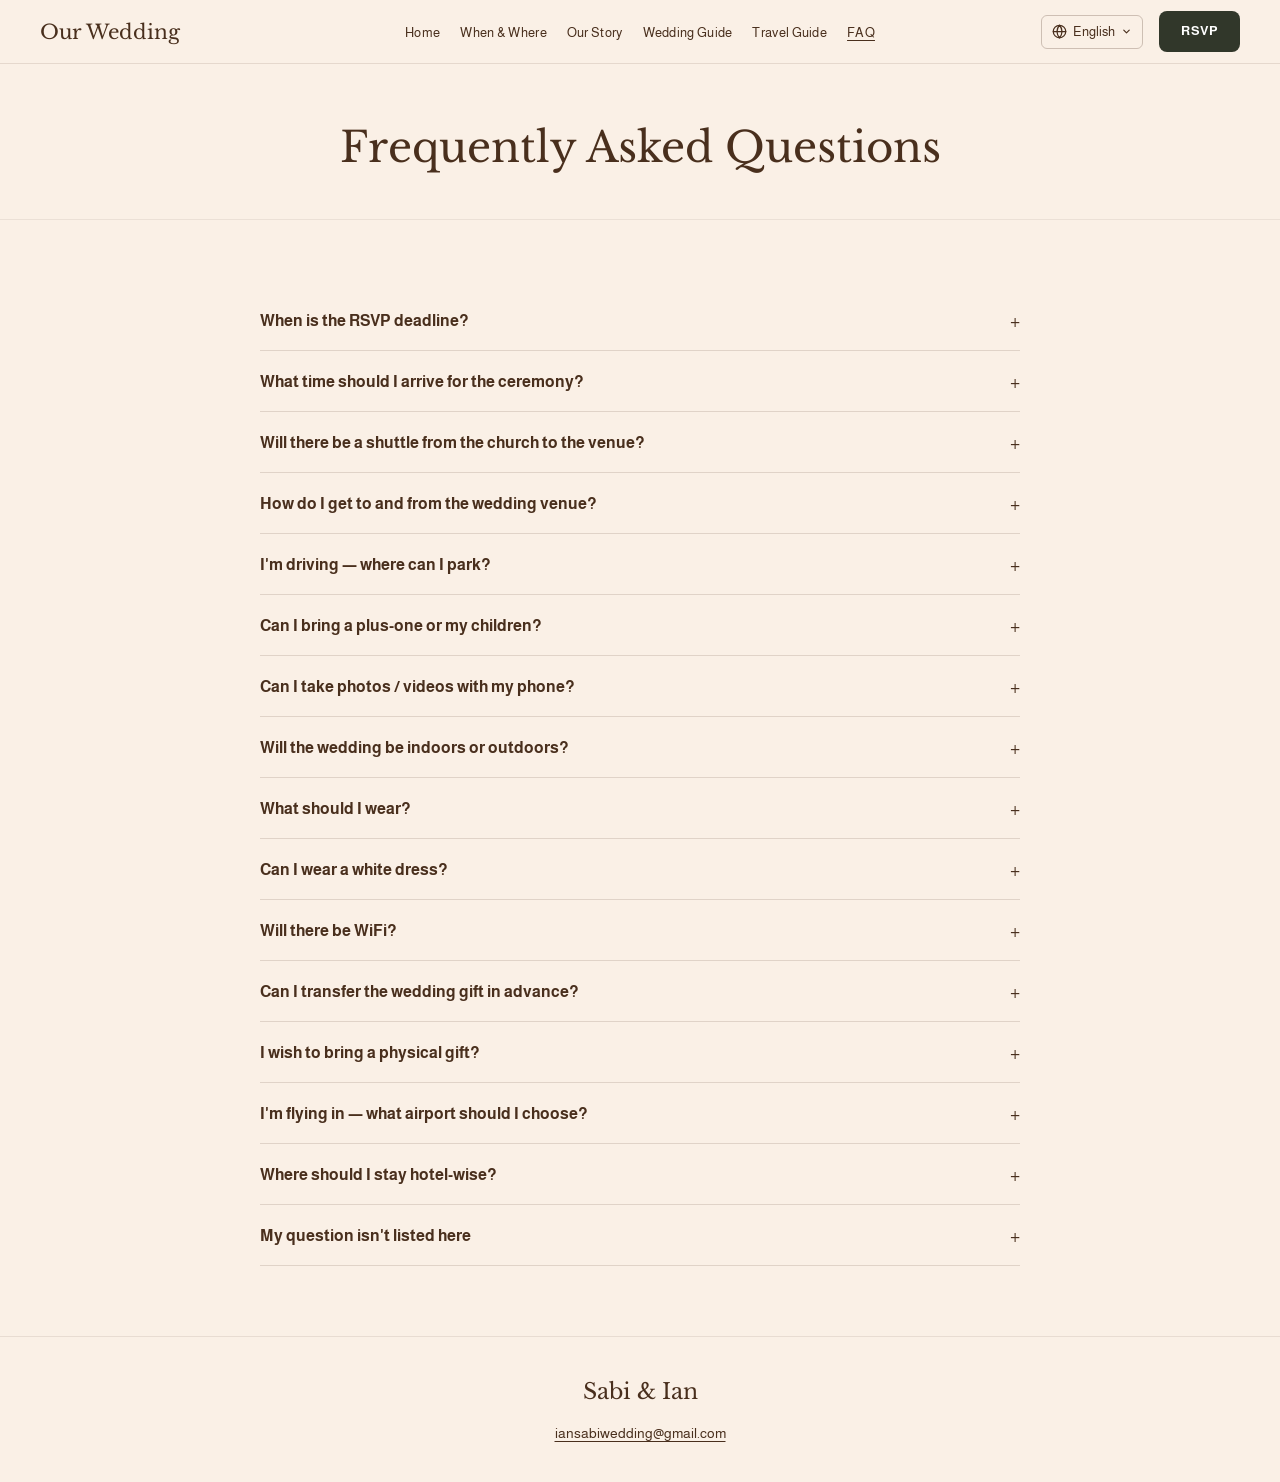
==== commit 9cb7a182: "Cosmetic & design changes to homepage - Rename nav label from 'Info' to 'Home' (EN) / 'Acasă' (RO) a" ====
--- a/faq.html
+++ b/faq.html
@@ -14,7 +14,7 @@
       <a href="index.html" data-i18n="nav.title">Our Wedding</a>
     </nav>
     <ul class="nav-links" id="navLinks">
-      <li><a href="index.html" data-i18n="nav.info">Info</a></li>
+      <li><a href="index.html" data-i18n="nav.info">Home</a></li>
       <li><a href="when-where.html" data-i18n="nav.when_where">When &amp; Where</a></li>
       <li><a href="our-story.html" data-i18n="nav.story">Our Story</a></li>
       <li><a href="guide.html" data-i18n="nav.guide">Wedding Guide</a></li>
--- a/style.css
+++ b/style.css
@@ -225,8 +225,8 @@
 }
 
 .hero-date {
-  font-family: 'Almarai', sans-serif;
-  font-size: 15px;
+  font-family: 'Libre Baskerville', serif;
+  font-size: clamp(18px, 2.5vw, 24px);
   letter-spacing: 3px;
   color: var(--dark-brown);
   margin-bottom: 20px;
@@ -263,6 +263,7 @@
   width: 100%;
   max-height: 420px;
   object-fit: cover;
+  object-position: center 30%;
   display: block;
 }
 
@@ -285,6 +286,8 @@
 .section-sage .section-label { color: var(--sage-dark); }
 
 .section-sage a { color: var(--sage-dark); }
+.section-sage a.btn-large { color: #fff; }
+.section-sage a.btn-large:hover { color: var(--dark-green); }
 
 /* =============================
    Container
@@ -381,7 +384,26 @@
 .www-grid .col-church { grid-column: 2; }
 .www-grid .col-reception { grid-column: 3; }
 
+.www-grid .col-where-header {
+  grid-column: 2 / 4;
+  text-align: center;
+}
+
 .www-grid h3 { margin-bottom: 10px; }
+
+.www-grid-detail {
+  margin-top: 0;
+  border-top: 1px solid rgba(73, 47, 29, 0.12);
+  padding-top: 20px;
+}
+
+.www-grid-detail h4 {
+  font-family: 'Libre Baskerville', serif;
+  font-size: 18px;
+  font-style: italic;
+  font-weight: 400;
+  margin-bottom: 10px;
+}
 
 .maps-link {
   display: inline-block;
@@ -413,10 +435,10 @@
   font-size: 14px;
   letter-spacing: 2px;
   font-weight: 700;
-  transition: opacity 0.2s;
-}
-
-.btn-large:hover { opacity: 0.85; color: #fff; }
+  transition: background-color 0.2s, color 0.2s;
+}
+
+.btn-large:hover { background-color: #fff; color: var(--dark-green); opacity: 1; }
 
 /* =============================
    Info block (homepage sections)
@@ -715,7 +737,8 @@
 
   .www-grid .col-when,
   .www-grid .col-church,
-  .www-grid .col-reception { grid-column: 1; }
+  .www-grid .col-reception,
+  .www-grid .col-where-header { grid-column: 1; }
 
   .timeline::before { left: 24px; }
 
